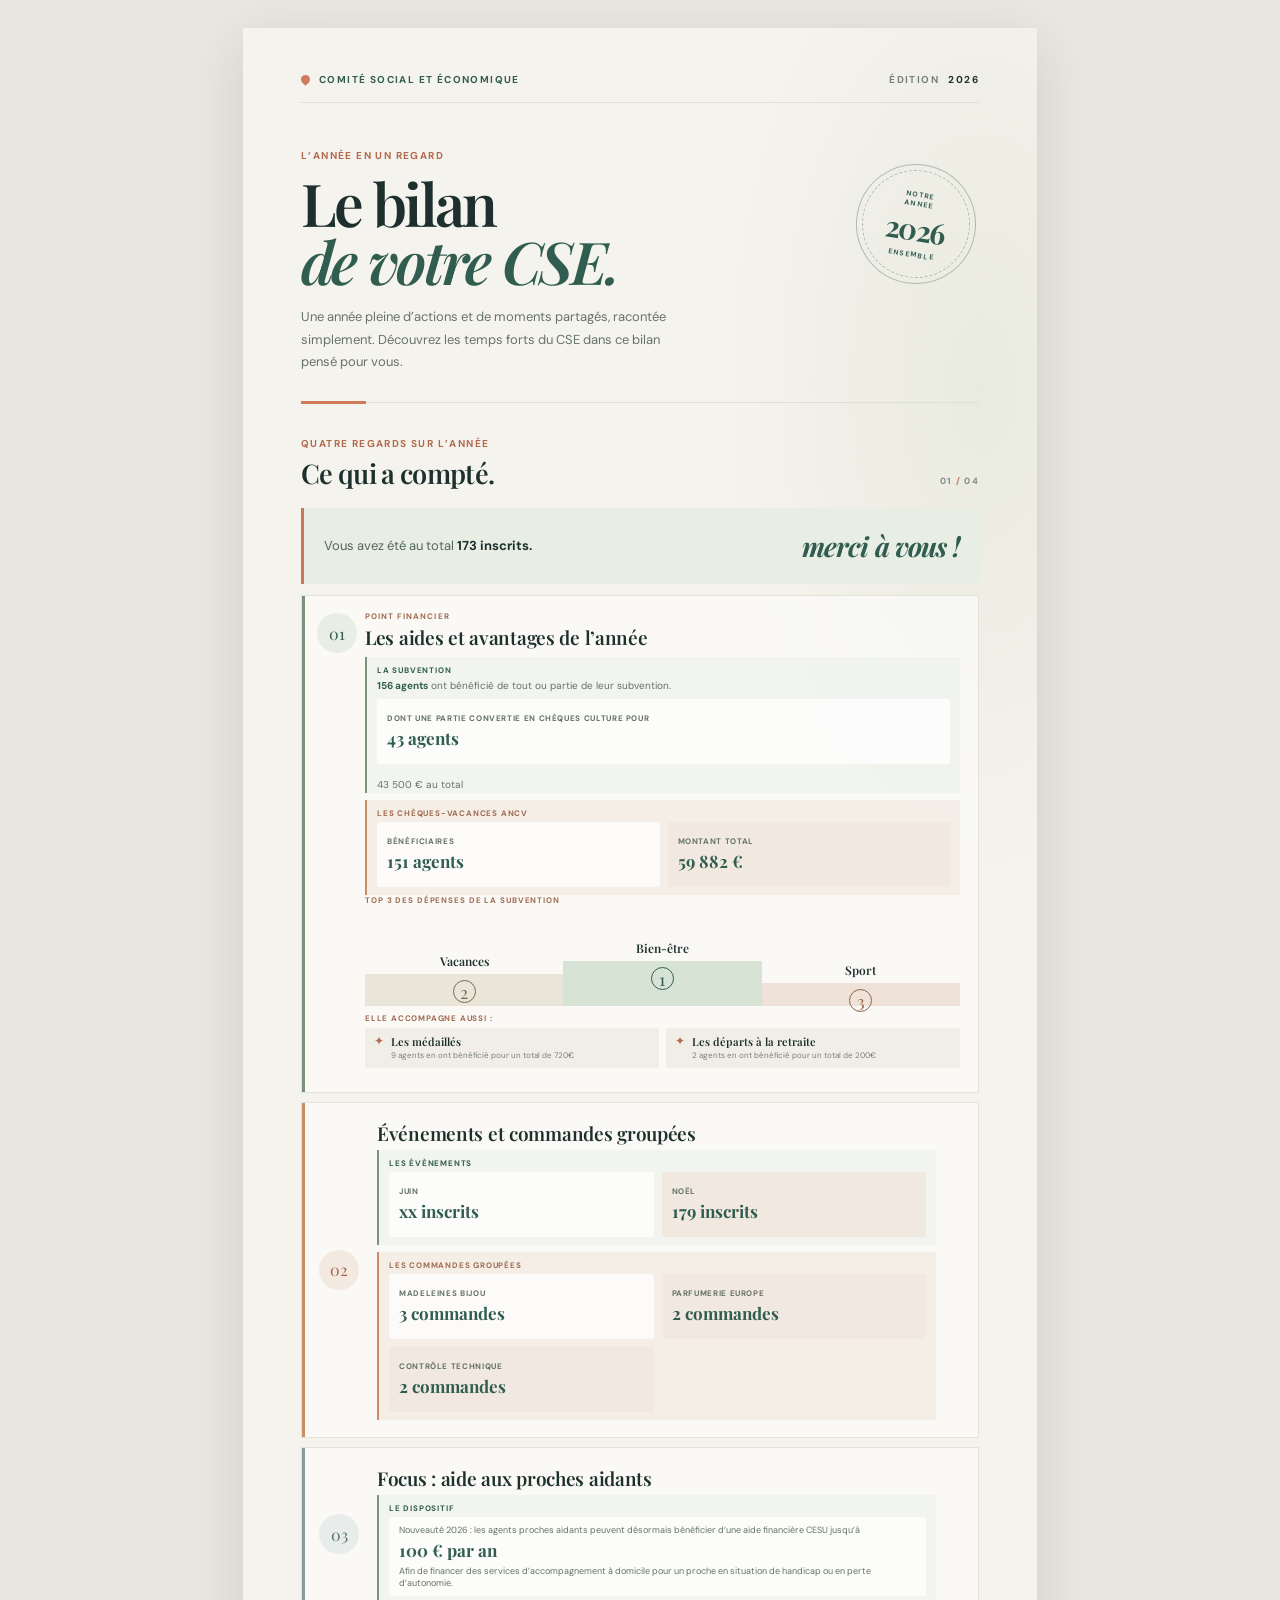
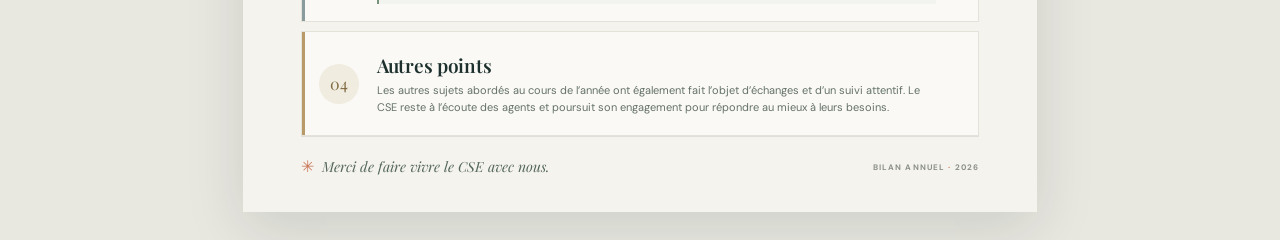
==== index.html @ a14d8f18 "modified:   index.html" ====
<!DOCTYPE html>
<html lang="fr">
<head>
    <meta charset="UTF-8">
    <meta name="viewport" content="width=device-width, initial-scale=1.0">
    <meta name="theme-color" content="#f5f3ed">
    <title>Bilan annuel du CSE — 2026</title>
    <link rel="stylesheet" href="style.css">
</head>
<body>
    <main class="report" aria-labelledby="page-title">
        <header class="masthead">
            <p class="eyebrow"><span class="eyebrow-mark" aria-hidden="true"></span> Comité social et économique</p>
            <p class="edition">ÉDITION <span>2026</span></p>
        </header>

        <section class="intro" aria-label="Présentation du bilan">
            <div class="intro-copy">
                <p class="kicker">L’année en un regard</p>
                <h1 id="page-title">Le bilan<br><em>de votre CSE.</em></h1>
                <p class="intro-text">Une année pleine d’actions et de moments partagés, racontée simplement. Découvrez les temps forts du CSE dans ce bilan pensé pour vous.</p>
            </div>
            <div class="year-stamp" aria-hidden="true">
                <span>NOTRE</span>
                <span>ANNEE</span>
                <strong>2026</strong>
                <span>ENSEMBLE</span>
            </div>
            <div class="intro-rule" aria-hidden="true"><span></span></div>
        </section>

        <section class="highlights" aria-labelledby="highlights-title">
            <div class="section-heading">
                <div>
                    <p class="kicker">Quatre regards sur l’année</p>
                    <h2 id="highlights-title">Ce qui a compté.</h2>
                </div>
                <span class="section-index">01 <i>/</i> 04</span>
            </div>

            <aside class="thank-you" aria-label="Remerciements aux inscrits">
                <p>Vous avez été au total <strong>173 inscrits.</strong></p>
                <p class="thank-you-note">merci à vous !</p>
            </aside>

            <div class="story-list">
                <article class="story story-one financial-story">
                    <div class="story-number">01</div>
                    <div class="story-content">
                        <p class="story-label">POINT FINANCIER</p>
                        <h3>Les aides et avantages de l’année</h3>
                        <div class="financial-topic">
                            <p class="financial-topic-title">La subvention</p>
                            <p class="financial-intro"><strong>156 agents</strong> ont bénéficié de tout ou partie de leur subvention.</p>
                            <div class="financial-summary">
                                <p><span>Dont une partie convertie en chèques culture pour</span><strong>43 agents</strong>
                                    </p>
                            </div>
                            <span class="financial-intro">43 500 € au total</span>
                        </div>
                        <div class="financial-topic ancv-topic">
                            <p class="financial-topic-title">Les chèques-vacances ANCV</p>
                            <div class="financial-summary">
                                <p><span>Bénéficiaires</span><strong>151 agents</strong></p>
                                <p><span>Montant total</span><strong>59 882 €</strong></p>
                            </div>
                        </div>
                        <div class="podium" aria-labelledby="podium-title">
                            <p class="podium-title" id="podium-title">Top 3 des dépenses de la subvention</p>
                            <ol class="podium-list">
                                <li class="podium-place podium-second">
                                    <span class="podium-category">Vacances</span>
                                    <span class="podium-step"><span>2</span></span>
                                </li>
                                <li class="podium-place podium-first">
                                    <span class="podium-category">Bien-être</span>
                                    <span class="podium-step"><span>1</span></span>
                                </li>
                                <li class="podium-place podium-third">
                                    <span class="podium-category">Sport</span>
                                    <span class="podium-step"><span>3</span></span>
                                </li>
                            </ol>
                        </div>
                        <div class="financial-others">
                            <p class="financial-others-title">Elle accompagne aussi :</p>
                            <ul>
                                <li><span class="financial-icon" aria-hidden="true">✦</span><span><strong>Les médaillés</strong><small>9 agents en ont bénéficié pour un total de 720€</small></span></li>
                                <li><span class="financial-icon" aria-hidden="true">✦</span><span><strong>Les départs à la retraite</strong><small>2 agents en ont bénéficié pour un total de 200€</small></span></li>
                            </ul>
                        </div>
                    </div>
                </article>
                <article class="story story-two">
                    <div class="story-number">02</div>
                    <div class="story-content">
                        <h3>Événements et commandes groupées</h3>
                        <div class="financial-topic">
                            <p class="financial-topic-title">Les évènements</p>
                            <div class="financial-summary">
                                <p><span>Juin</span><strong>xx inscrits</strong></p>
                                <p><span>Noël</span><strong>179 inscrits</strong></p>
                            </div>
                        </div>
                        <div class="financial-topic ancv-topic">
                            <p class="financial-topic-title">Les commandes groupées</p>
                            <div class="financial-summary">
                                <p><span>Madeleines Bijou</span><strong>3 commandes</strong></p>
                                <p><span>Parfumerie Europe</span><strong>2 commandes</strong></p>
                                <p><span>Contrôle technique</span><strong>2 commandes</strong></p>
                            </div>
                        </div>
                    </div>
                </article>
                <article class="story story-three">
                    <div class="story-number">03</div>
                    <div class="story-content">
                        <h3>Focus : aide aux proches aidants</h3>
                        <div class="financial-topic">
                            <p class="financial-topic-title">Le dispositif</p>
                            <div class="financial-summary">
                                <p>Nouveauté 2026 : les agents proches aidants peuvent désormais bénéficier d’une aide financière CESU jusqu’à <strong>100 € par an</strong>Afin de financer des services d’accompagnement à domicile pour un proche en situation de handicap ou en perte d’autonomie.</p>
                            </div>
                        </div>
                    </div>
                </article>
                <article class="story story-four">
                    <div class="story-number">04</div>
                    <div class="story-content">
                        <h3>Autres points</h3>
                        <p class="other-points-text">Les autres sujets abordés au cours de l’année ont également fait l’objet d’échanges et d’un suivi attentif. Le CSE reste à l’écoute des agents et poursuit son engagement pour répondre au mieux à leurs besoins.</p>
                    </div>
                </article>
            </div>
        </section>

        <footer class="footer">
            <p><span class="footer-mark" aria-hidden="true">✳</span> Merci de faire vivre le CSE avec nous.</p>
            <span>BILAN ANNUEL <i>·</i> 2026</span>
        </footer>
    </main>
</body>
</html>
---- style.css ----
@import url('https://fonts.googleapis.com/css2?family=DM+Sans:wght@400;500;600;700&family=Playfair+Display:ital,wght@0,600;0,700;1,600;1,700&display=swap');

:root {
    color-scheme: light;
    --ink: #1d302d;
    --muted: #78827b;
    --paper: #f5f3ed;
    --green: #315d50;
    --line: #dedfd6;
    font-family: "DM Sans", "Segoe UI", sans-serif;
    font-synthesis: none;
    text-rendering: optimizeLegibility;
    -webkit-font-smoothing: antialiased;
    -moz-osx-font-smoothing: grayscale;
}

* {
    box-sizing: border-box;
}

html {
    min-height: 100%;
    background: #e8e7e0;
}

body {
    margin: 0;
    padding: 28px 16px;
    color: var(--ink);
}

.report {
    position: relative;
    display: flex;
    flex-direction: column;
    width: min(100%, 794px);
    min-height: 1123px;
    margin: 0 auto;
    padding: 45px 58px 35px;
    overflow: hidden;
    background:
        radial-gradient(ellipse at 93% 20%, rgba(221, 225, 209, .48), transparent 25%),
        var(--paper);
    box-shadow: 0 16px 55px rgba(29, 48, 45, .13);
}

.masthead,
.footer {
    display: flex;
    align-items: center;
    justify-content: space-between;
}

.masthead {
    padding-bottom: 16px;
    border-bottom: 1px solid var(--line);
}

.eyebrow,
.edition,
.kicker,
.story-label,
.section-index,
.footer > span {
    margin: 0;
    font-size: 10px;
    font-weight: 700;
    letter-spacing: .14em;
}

.eyebrow {
    display: flex;
    align-items: center;
    gap: 9px;
    color: var(--green);
    text-transform: uppercase;
}

.eyebrow-mark {
    width: 9px;
    height: 9px;
    border-radius: 50% 50% 50% 0;
    background: #d17b5d;
    transform: rotate(-45deg);
}

.edition {
    color: var(--muted);
}

.edition span {
    margin-left: 6px;
    color: var(--ink);
}

.intro {
    position: relative;
    padding: 46px 0 30px;
}

.intro-copy {
    position: relative;
    z-index: 1;
    max-width: 485px;
}

.kicker {
    color: #b4694e;
    text-transform: uppercase;
}

h1,
h2,
h3,
p {
    margin-top: 0;
}

h1 {
    margin: 12px 0 15px;
    font-family: "Playfair Display", Georgia, serif;
    font-size: 59px;
    font-weight: 600;
    letter-spacing: -.045em;
    line-height: .99;
}

h1 em {
    color: var(--green);
    font-weight: 600;
}

.intro-text {
    max-width: 390px;
    margin-bottom: 0;
    color: #67736b;
    font-size: 13px;
    line-height: 1.75;
}

.year-stamp {
    position: absolute;
    top: 61px;
    right: 3px;
    display: flex;
    width: 120px;
    height: 120px;
    flex-direction: column;
    align-items: center;
    justify-content: center;
    border: 1px solid rgba(49, 93, 80, .35);
    border-radius: 50%;
    color: var(--green);
    transform: rotate(9deg);
}

.year-stamp::before {
    position: absolute;
    inset: 5px;
    border: 1px dashed rgba(49, 93, 80, .34);
    border-radius: 50%;
    content: "";
}

.year-stamp span {
    font-size: 7px;
    font-weight: 700;
    letter-spacing: .19em;
}

.year-stamp strong {
    margin: 2px 0;
    font-family: "Playfair Display", Georgia, serif;
    font-size: 29px;
    letter-spacing: -.04em;
}

.intro-rule {
    position: relative;
    height: 1px;
    margin-top: 28px;
    background: var(--line);
}

.intro-rule span {
    position: absolute;
    top: -1px;
    left: 0;
    width: 65px;
    height: 3px;
    background: #d17b5d;
}

.highlights {
    padding-top: 4px;
}

.section-heading {
    display: flex;
    align-items: end;
    justify-content: space-between;
    margin-bottom: 17px;
}

.section-heading .kicker {
    margin-bottom: 5px;
}

h2 {
    margin-bottom: 0;
    font-family: "Playfair Display", Georgia, serif;
    font-size: 27px;
    font-weight: 600;
    letter-spacing: -.025em;
}

.section-index {
    padding-bottom: 4px;
    color: #828b82;
    font-size: 9px;
}

.section-index i,
.footer i {
    color: #c97759;
    font-style: normal;
}

.thank-you {
    display: flex;
    min-height: 76px;
    align-items: center;
    justify-content: space-between;
    gap: 16px;
    margin-bottom: 11px;
    padding: 10px 20px;
    border-left: 3px solid #c97759;
    background: #e9eee5;
}

.thank-you p {
    margin: 0;
}

.thank-you > p:first-child {
    color: #52665b;
    font-size: 13px;
    line-height: 1.5;
}

.thank-you strong {
    color: var(--ink);
    font-weight: 700;
}

.thank-you .thank-you-note {
    flex-shrink: 0;
    color: var(--green);
    font-family: "Playfair Display", Georgia, serif;
    font-size: 27px;
    font-style: italic;
    font-weight: 700;
    letter-spacing: -.035em;
}

.story-list {
    display: grid;
    gap: 9px;
}

.story {
    position: relative;
    display: grid;
    min-height: 105px;
    grid-template-columns: 58px 1fr 22px;
    align-items: center;
    padding: 17px 20px 17px 17px;
    border: 1px solid #e5e3d9;
    background: rgba(255, 255, 255, .54);
}

.financial-story {
    grid-template-columns: 48px minmax(0, 1fr);
    align-items: start;
    padding: 15px 18px 14px 15px;
}

.financial-story > .story-number {
    margin-top: 2px;
}

.financial-story .story-content {
    min-width: 0;
}

.financial-story .story-label {
    margin: 0 0 3px;
}

.financial-story h3 {
    margin-bottom: 7px;
}

.financial-topic {
    padding: 8px 10px 0;
    border-left: 2px solid #79947a;
    background: rgba(233, 238, 229, .48);
}

.financial-topic-title {
    margin: 0 0 4px;
    color: var(--green);
    font-size: 8px;
    font-weight: 700;
    letter-spacing: .1em;
    text-transform: uppercase;
}

.financial-intro {
    margin-bottom: 6px;
    color: #647168;
    font-size: 10px;
    line-height: 1.4;
}

.financial-intro strong {
    color: var(--green);
    font-weight: 700;
}

.financial-summary {
    display: grid;
    grid-template-columns: 1fr 1fr;
    gap: 8px;
    margin: 0;
    padding-bottom: 8px;
}

.financial-summary p:only-child {
    grid-column: 1 / -1;
}

.financial-summary p {
    display: flex;
    min-height: 65px;
    flex-direction: column;
    justify-content: center;
    gap: 3px;
    margin: 0;
    padding: 7px 10px;
    border-radius: 3px;
    background: rgba(255, 255, 255, .76);
    color: #647168;
    font-size: 9px;
    line-height: 1.35;
}

.financial-summary p span:first-child {
    color: #647168;
    font-size: 8px;
    font-weight: 700;
    letter-spacing: .08em;
    text-transform: uppercase;
}

.financial-summary p span:last-child {
    color: #647168;
    font-size: 8px;
}

.financial-summary p + p {
    background: #f1e9df;
}

.ancv-topic {
    margin-top: 7px;
    border-left-color: #cf8b68;
    background: rgba(241, 233, 223, .62);
}

.ancv-topic .financial-topic-title {
    color: #a16a51;
}

.financial-summary strong {
    color: var(--green);
    font-family: "Playfair Display", Georgia, serif;
    font-size: 17px;
    font-weight: 700;
}

.financial-others {
    margin: 7px 0 10px;
}

.financial-others-title {
    margin: 0 0 5px;
    color: #a16a51;
    font-size: 8px;
    font-weight: 700;
    letter-spacing: .1em;
    text-transform: uppercase;
}

.financial-others ul {
    display: grid;
    grid-template-columns: 1fr 1fr;
    gap: 7px;
    margin: 0;
    padding: 0;
    list-style: none;
}

.financial-others li {
    display: flex;
    min-width: 0;
    align-items: flex-start;
    gap: 7px;
    padding: 7px 9px;
    background: #f0eee6;
}

.financial-icon {
    color: #b4694e;
    font-size: 12px;
    line-height: 1;
}

.financial-others li > span:last-child {
    display: grid;
    gap: 2px;
}

.financial-others li strong {
    color: var(--ink);
    font-family: "Playfair Display", Georgia, serif;
    font-size: 11px;
    font-weight: 600;
    line-height: 1.2;
}

.financial-others li small {
    color: var(--muted);
    font-size: 8px;
    line-height: 1.3;
}

.podium-title {
    margin-bottom: 7px;
    color: #a16a51;
    font-size: 8px;
    font-weight: 700;
    letter-spacing: .11em;
    text-transform: uppercase;
}

.podium-list {
    display: grid;
    height: 94px;
    grid-template-columns: repeat(3, minmax(0, 1fr));
    align-items: end;
    margin: 0;
    padding: 0;
    list-style: none;
}

.podium-place {
    display: flex;
    min-width: 0;
    flex-direction: column;
    align-items: center;
    text-align: center;
}

.podium-category {
    margin-bottom: 5px;
    color: var(--ink);
    font-family: "Playfair Display", Georgia, serif;
    font-size: 12px;
    font-weight: 600;
}

.podium-step {
    display: flex;
    width: 100%;
    align-items: flex-start;
    justify-content: center;
    padding-top: 6px;
    background: #dce5da;
    color: var(--green);
    font-family: "Playfair Display", Georgia, serif;
    font-size: 17px;
}

.podium-step span {
    display: flex;
    width: 23px;
    height: 23px;
    align-items: center;
    justify-content: center;
    border: 1px solid currentColor;
    border-radius: 50%;
}

.podium-first .podium-step {
    height: 45px;
    background: #d7e3d4;
    color: #315d50;
}

.podium-second .podium-step {
    height: 32px;
    background: #e9e5d9;
    color: #766b4f;
}

.podium-third .podium-step {
    height: 23px;
    background: #eee2d9;
    color: #926348;
}

.story::before {
    position: absolute;
    top: 0;
    bottom: 0;
    left: 0;
    width: 3px;
    background: #79947a;
    content: "";
}

.story-two::before {
    background: #cf8b68;
}

.story-three::before {
    background: #8a9b9e;
}

.story-four::before {
    background: #b89a68;
}

.story-number {
    display: flex;
    width: 40px;
    height: 40px;
    align-items: center;
    justify-content: center;
    border-radius: 50%;
    background: #e8eee5;
    color: var(--green);
    font-family: "Playfair Display", Georgia, serif;
    font-size: 16px;
}

.story-two .story-number {
    background: #f4e9e1;
    color: #a46147;
}

.story-three .story-number {
    background: #e8edeb;
    color: #536f70;
}

.story-four .story-number {
    background: #f0ecdf;
    color: #806b43;
}

.story-label {
    margin-bottom: 5px;
    color: #a16a51;
    font-size: 8px;
    letter-spacing: .13em;
}

h3 {
    margin-bottom: 4px;
    font-family: "Playfair Display", Georgia, serif;
    font-size: 19px;
    font-weight: 600;
    letter-spacing: -.015em;
}

.other-points-text {
    margin-bottom: 0;
    color: #647168;
    font-size: 11px;
    line-height: 1.5;
}

.story-arrow {
    align-self: start;
    color: #819087;
    font-size: 15px;
}

.footer {
    margin-top: auto;
    padding-top: 19px;
    border-top: 1px solid var(--line);
}

.footer p {
    display: flex;
    align-items: center;
    gap: 8px;
    margin: 0;
    color: #52665b;
    font-family: "Playfair Display", Georgia, serif;
    font-size: 14px;
    font-style: italic;
}

.footer-mark {
    color: #c97759;
    font-family: "DM Sans", sans-serif;
    font-size: 16px;
    font-style: normal;
}

.footer > span {
    color: #899087;
    font-size: 8px;
}

@media (max-width: 600px) {
    body {
        padding: 0;
    }

    .report {
        min-height: 100vh;
        padding: 28px 25px;
    }

    .intro {
        padding-top: 38px;
    }

    h1 {
        font-size: clamp(43px, 12vw, 59px);
    }

    .year-stamp {
        top: 46px;
        right: 0;
        width: 82px;
        height: 82px;
        opacity: .8;
    }

    .year-stamp strong {
        font-size: 21px;
    }

    .year-stamp span {
        font-size: 5px;
    }

    .intro-copy {
        max-width: 80%;
    }

    .story {
        grid-template-columns: 48px 1fr 15px;
        padding-right: 12px;
        padding-left: 12px;
    }

    .financial-story {
        grid-template-columns: 40px minmax(0, 1fr);
        padding: 13px 10px 12px;
    }

    .financial-summary {
        grid-template-columns: 1fr 1fr;
        gap: 5px;
    }

    .financial-summary p {
        min-height: 60px;
        padding: 7px;
    }

    .financial-summary p:only-child {
        grid-column: 1 / -1;
    }

    .financial-others ul {
        grid-template-columns: 1fr;
    }

    .thank-you {
        align-items: flex-start;
        flex-direction: column;
        gap: 4px;
        padding: 12px 15px;
    }

    .thank-you .thank-you-note {
        font-size: 24px;
    }

    h3 {
        font-size: 17px;
    }

    .footer {
        gap: 12px;
    }

    .footer p {
        font-size: 12px;
    }
}

@page {
    size: A4 portrait;
    margin: 0;
}

@media print {
    html,
    body {
        width: 210mm;
        height: 297mm;
        min-height: 0;
        padding: 0;
        background: white;
    }

    .report {
        width: 210mm;
        height: 297mm;
        min-height: 0;
        margin: 0;
        padding: 10mm 15mm 8mm;
        box-shadow: none;
        print-color-adjust: exact;
        -webkit-print-color-adjust: exact;
    }

    .intro {
        padding-top: 12px;
        padding-bottom: 8px;
    }

    .intro-copy {
        max-width: 430px;
    }

    h1 {
        margin-top: 5px;
        margin-bottom: 6px;
        font-size: 39px;
    }

    .intro-text {
        font-size: 10px;
        line-height: 1.35;
    }

    .year-stamp {
        top: 28px;
        width: 94px;
        height: 94px;
    }

    .year-stamp strong {
        font-size: 24px;
    }

    .intro-rule {
        margin-top: 9px;
    }

    .section-heading {
        margin-bottom: 8px;
    }

    .thank-you {
        min-height: 54px;
        margin-bottom: 8px;
        padding-top: 7px;
        padding-bottom: 7px;
    }

    .thank-you .thank-you-note {
        font-size: 23px;
    }

    .story-list {
        gap: 4px;
    }

    .story:not(.financial-story) {
        min-height: 0;
        padding-top: 7px;
        padding-bottom: 7px;
    }

    .financial-story {
        padding-top: 7px;
        padding-bottom: 6px;
    }

    .financial-story h3 {
        margin-bottom: 4px;
        font-size: 17px;
    }

    .financial-topic {
        padding: 4px 6px 0;
    }

    .financial-topic-title {
        margin-bottom: 3px;
        font-size: 7px;
    }

    .financial-summary {
        grid-template-columns: 1fr 1fr;
        gap: 4px;
        padding-bottom: 4px;
    }

    .financial-summary p {
        min-height: 36px;
        padding: 4px 6px;
        font-size: 8px;
    }

    .story-two .ancv-topic .financial-summary {
        grid-template-columns: repeat(3, minmax(0, 1fr));
    }

    .financial-summary strong {
        font-size: 14px;
    }

    .financial-intro {
        margin-bottom: 4px;
        font-size: 9px;
    }

    .financial-summary p span:first-child,
    .financial-summary p span:last-child {
        font-size: 7px;
    }

    .financial-intro {
        margin-bottom: 4px;
        font-size: 8px;
    }

    .financial-others {
        margin-bottom: 3px;
    }

    .financial-others-title {
        margin-bottom: 3px;
    }

    .financial-others ul {
        gap: 5px;
    }

    .financial-others li {
        gap: 5px;
        padding: 4px 6px;
    }

    .financial-others li strong {
        font-size: 10px;
    }

    .financial-others li small {
        font-size: 7px;
    }

    .podium-title {
        margin-bottom: 4px;
    }

    .podium-list {
        height: 52px;
    }

    .podium-category {
        margin-bottom: 3px;
        font-size: 11px;
    }

    .podium-first .podium-step {
        height: 26px;
    }

    .podium-second .podium-step {
        height: 20px;
    }

    .podium-third .podium-step {
        height: 16px;
    }

    .footer {
        padding-top: 8px;
    }

    .other-points-text {
        font-size: 9px;
        line-height: 1.35;
    }

    .story {
        break-inside: avoid;
        page-break-inside: avoid;
    }
}
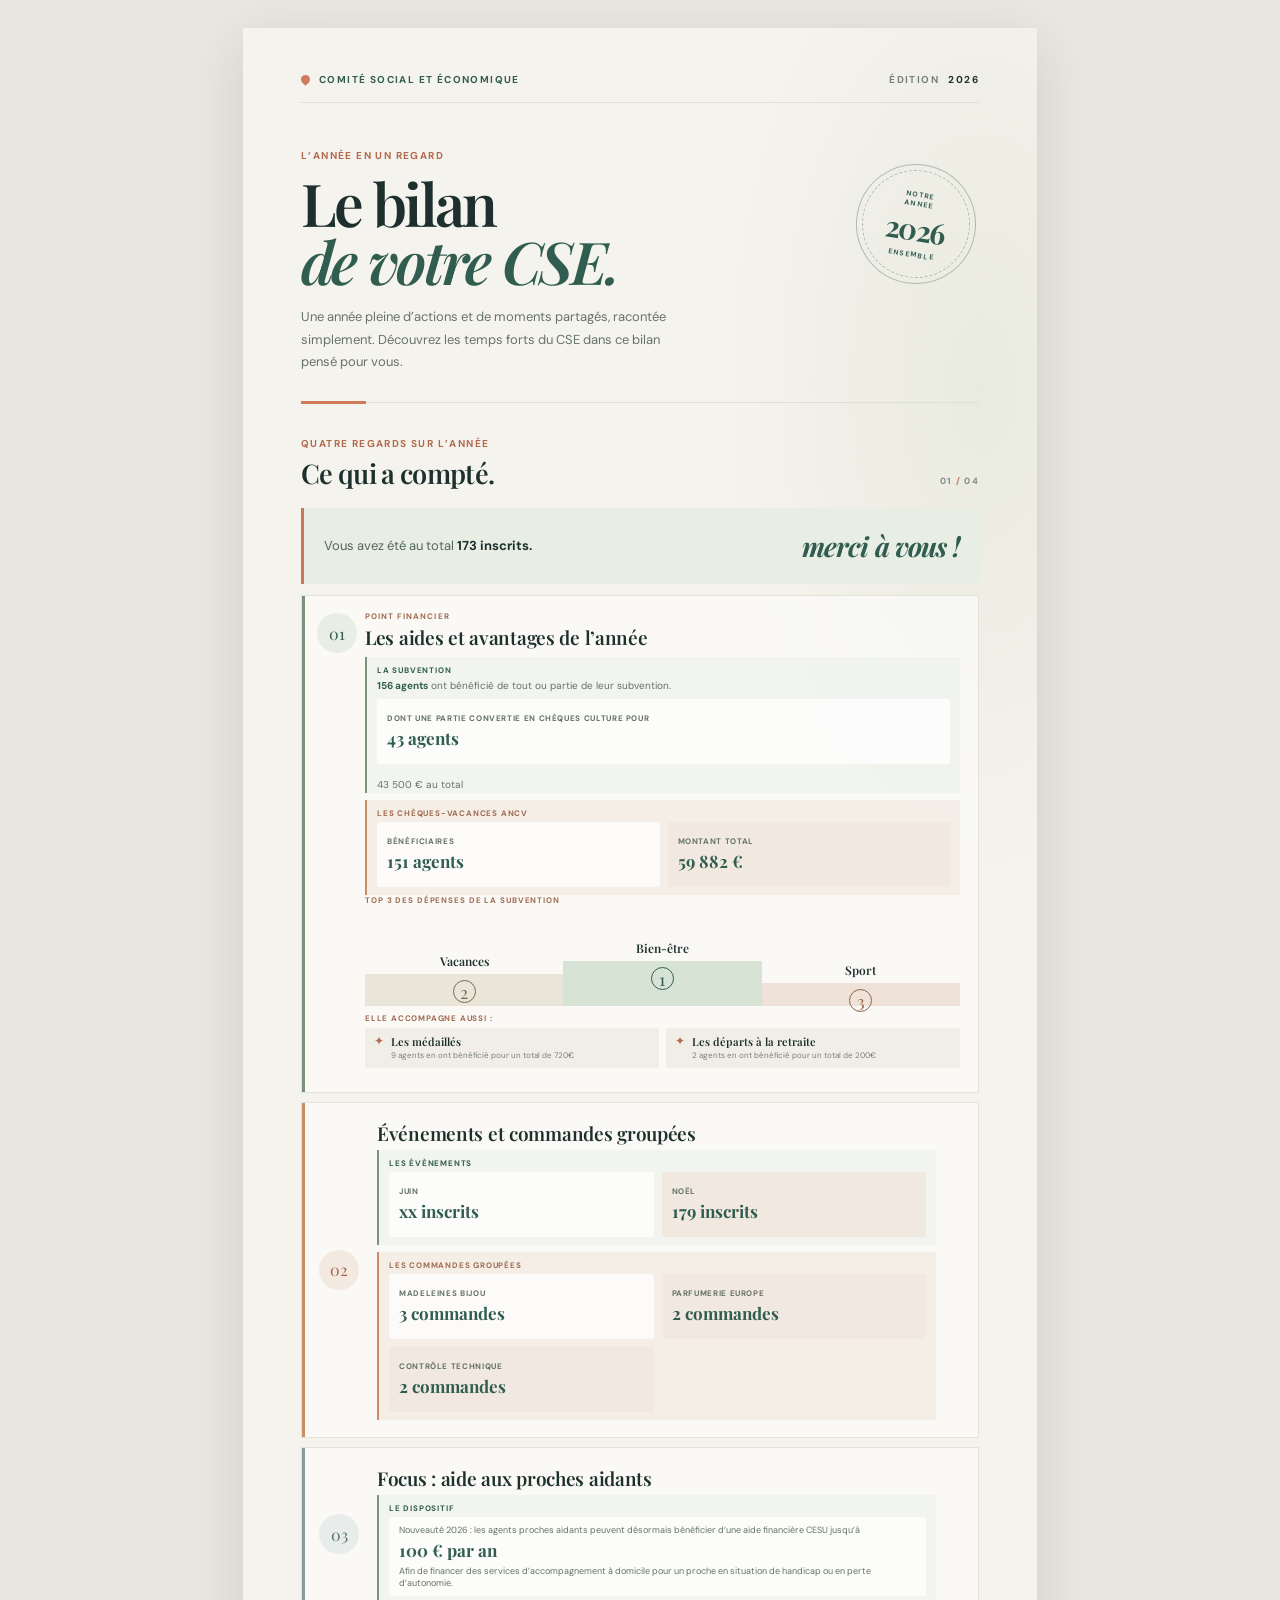
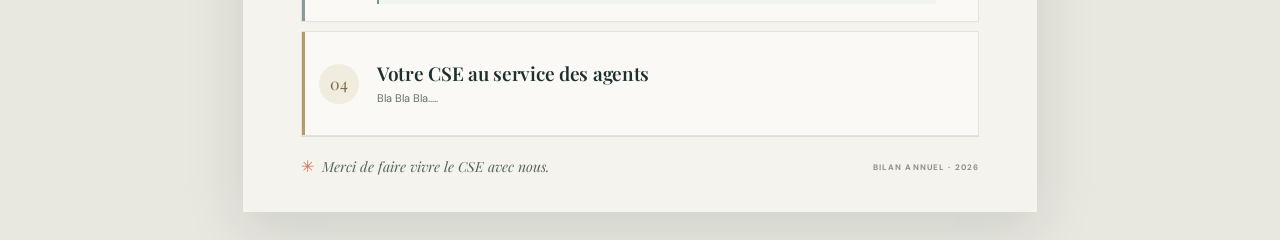
==== commit a4ec052a: "modified:   index.html" ====
--- a/index.html
+++ b/index.html
@@ -127,8 +127,8 @@
                 <article class="story story-four">
                     <div class="story-number">04</div>
                     <div class="story-content">
-                        <h3>Autres points</h3>
-                        <p class="other-points-text">Les autres sujets abordés au cours de l’année ont également fait l’objet d’échanges et d’un suivi attentif. Le CSE reste à l’écoute des agents et poursuit son engagement pour répondre au mieux à leurs besoins.</p>
+                        <h3>Votre CSE au service des agents</h3>
+                        <p class="other-points-text">Bla Bla Bla.....</p>
                     </div>
                 </article>
             </div>
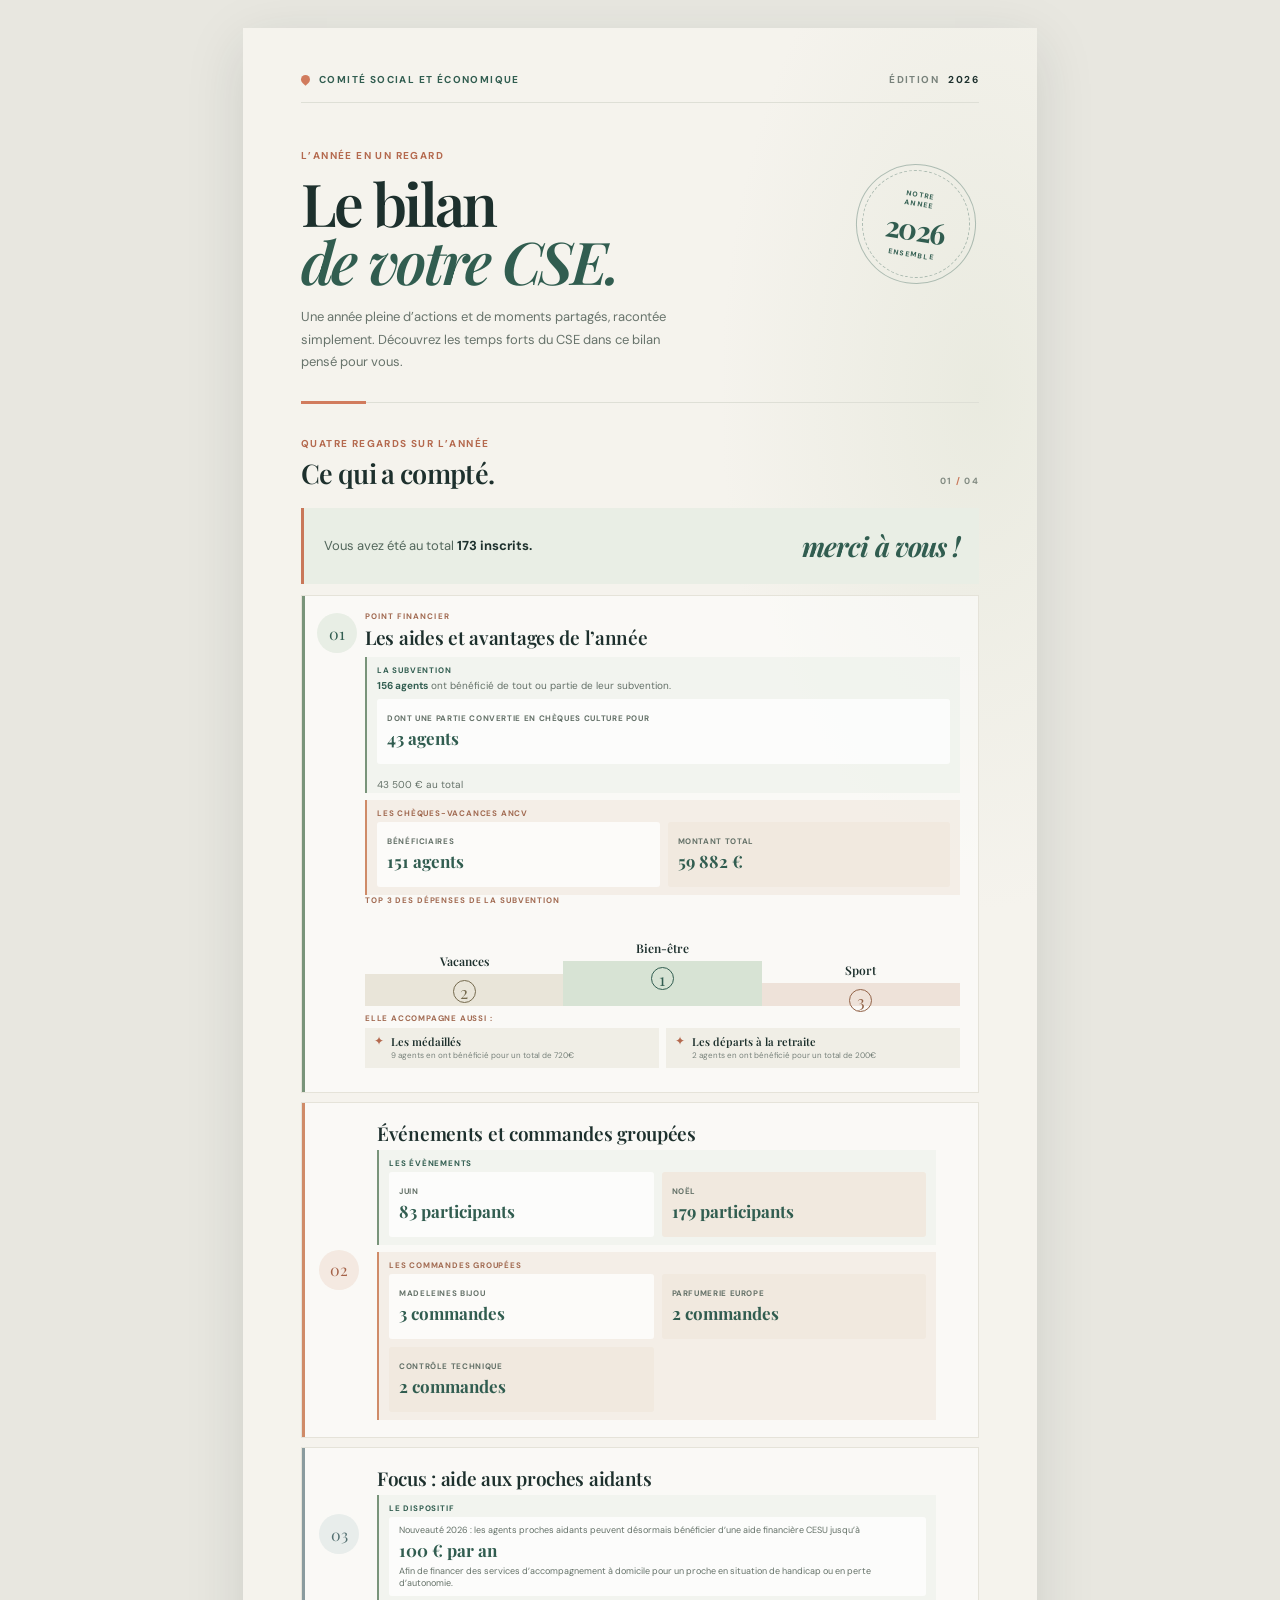
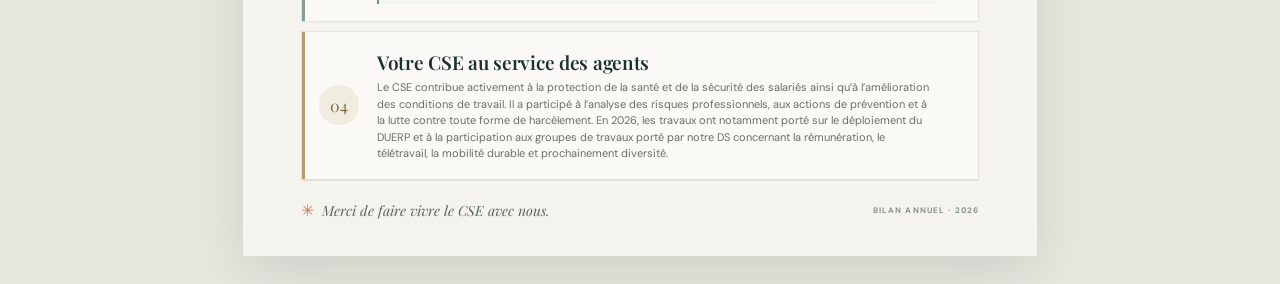
==== commit 0e7d6f12: "Update participant counts and event descriptions" ====
--- a/index.html
+++ b/index.html
@@ -98,8 +98,8 @@
                         <div class="financial-topic">
                             <p class="financial-topic-title">Les évènements</p>
                             <div class="financial-summary">
-                                <p><span>Juin</span><strong>xx inscrits</strong></p>
-                                <p><span>Noël</span><strong>179 inscrits</strong></p>
+                                <p><span>Juin</span><strong>83 participants</strong></p>
+                                <p><span>Noël</span><strong>179 participants</strong></p>
                             </div>
                         </div>
                         <div class="financial-topic ancv-topic">
@@ -128,7 +128,7 @@
                     <div class="story-number">04</div>
                     <div class="story-content">
                         <h3>Votre CSE au service des agents</h3>
-                        <p class="other-points-text">Bla Bla Bla.....</p>
+                        <p class="other-points-text">Le CSE contribue activement à la protection de la santé et de la sécurité des salariés ainsi qu’à l’amélioration des conditions de travail. Il a participé à l’analyse des risques professionnels, aux actions de prévention et à la lutte contre toute forme de harcèlement. En 2026, les travaux ont notamment porté sur le déploiement du DUERP et à la participation aux groupes de travaux porté par notre DS concernant la rémunération, le télétravail, la mobilité durable et prochainement diversité.</p>
                     </div>
                 </article>
             </div>
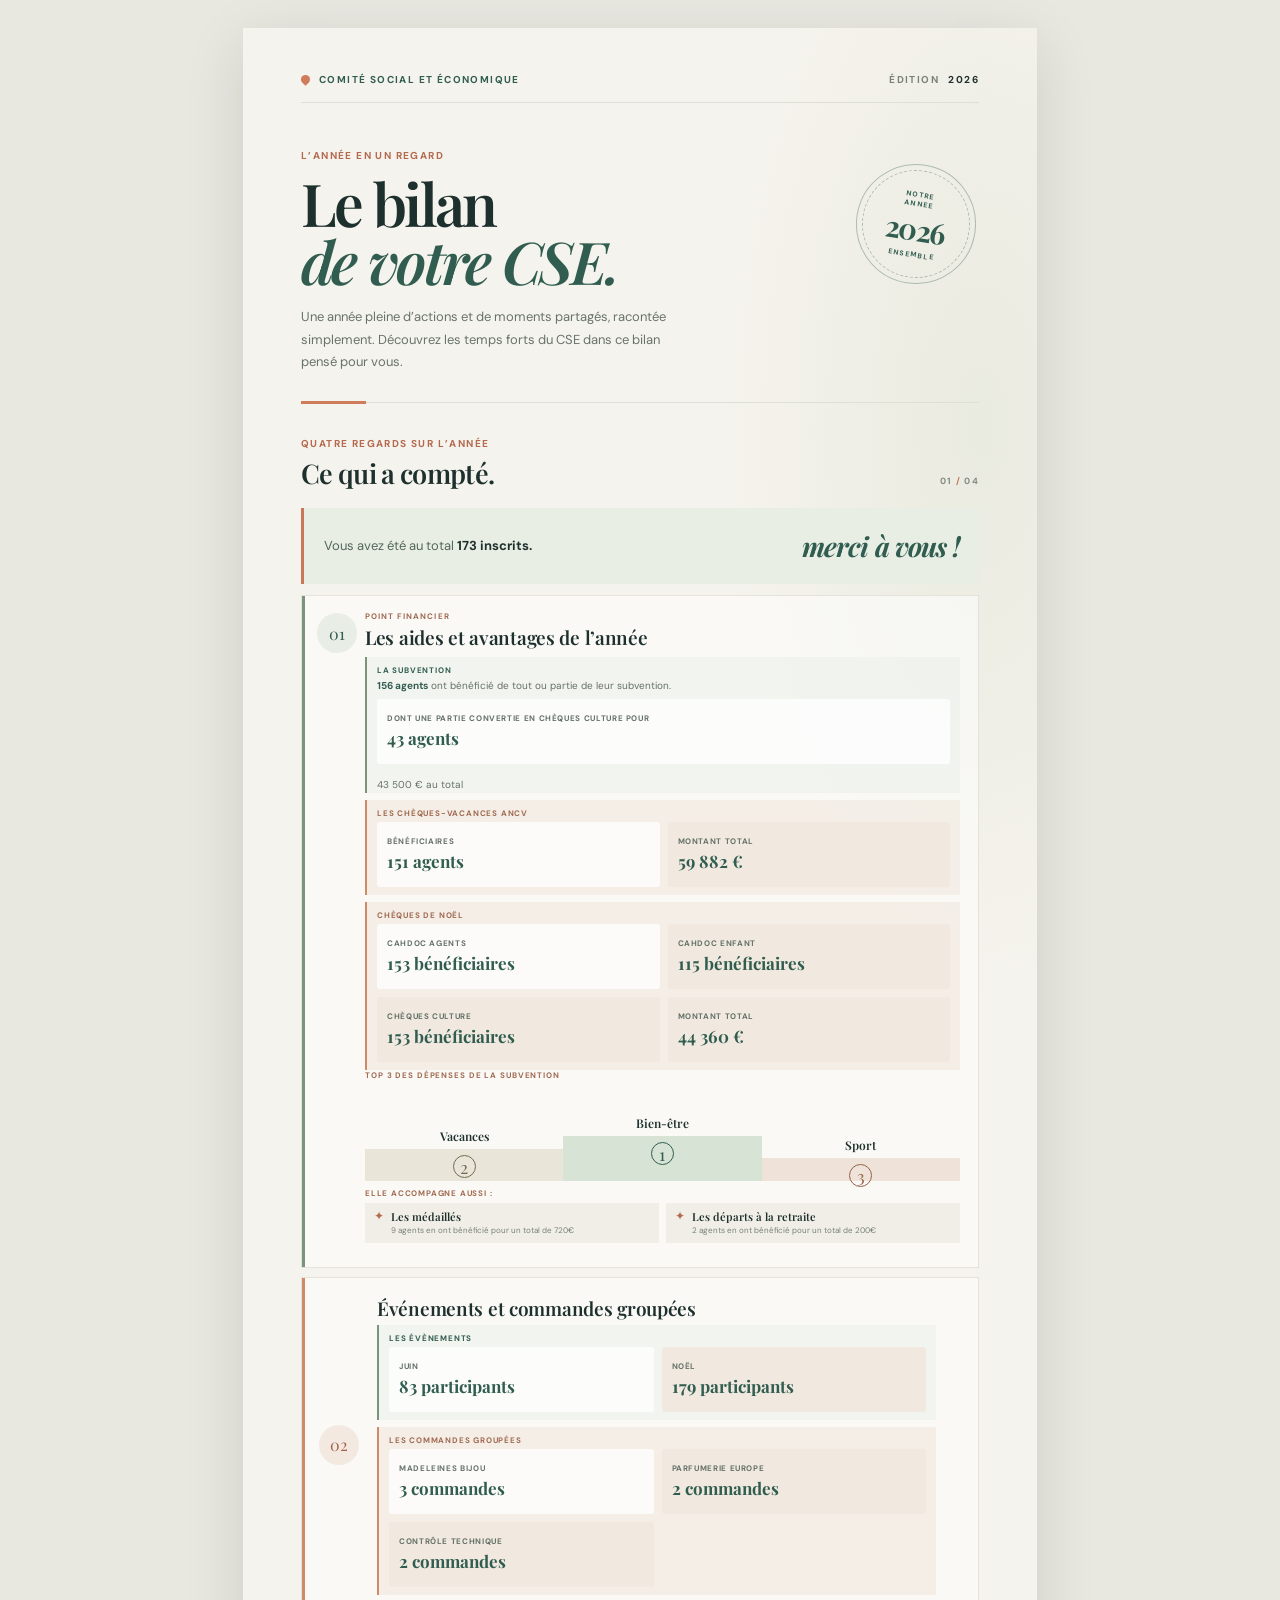
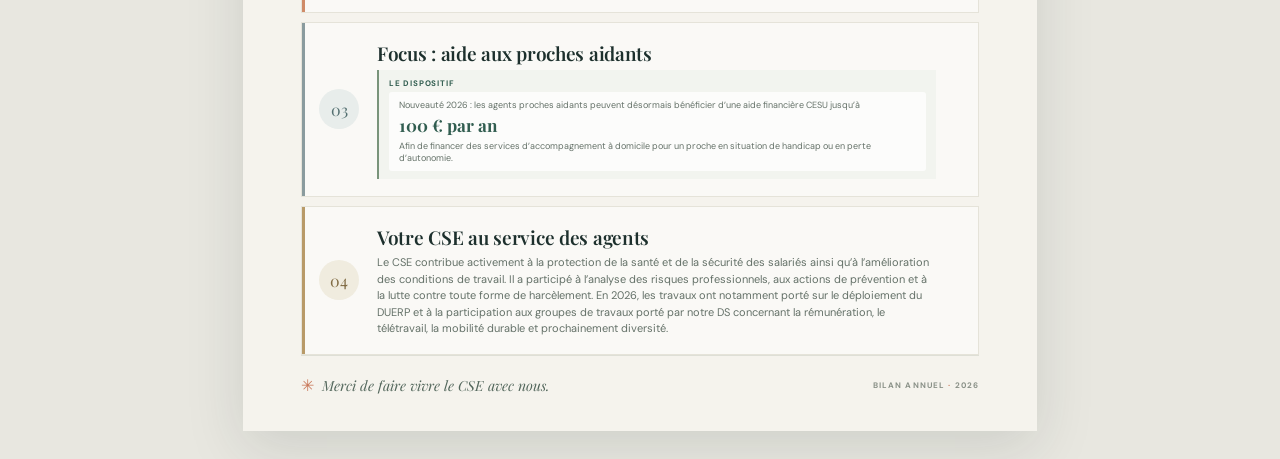
==== commit beb6e899: "modified:   index.html" ====
--- a/index.html
+++ b/index.html
@@ -63,6 +63,15 @@
                             <div class="financial-summary">
                                 <p><span>Bénéficiaires</span><strong>151 agents</strong></p>
                                 <p><span>Montant total</span><strong>59 882 €</strong></p>
+                            </div>
+                        </div>
+                        <div class="financial-topic ancv-topic">
+                            <p class="financial-topic-title">Chèques de noël</p>
+                            <div class="financial-summary">
+                                <p><span>Cahdoc agents</span><strong>153 bénéficiaires</strong></p>
+                                <p><span>Cahdoc Enfant</span><strong>115 bénéficiaires</strong></p>
+                                <p><span>Chèques culture</span><strong>153 bénéficiaires</strong></p>
+                                <p><span>Montant total</span><strong>44 360 €</strong></p>
                             </div>
                         </div>
                         <div class="podium" aria-labelledby="podium-title">
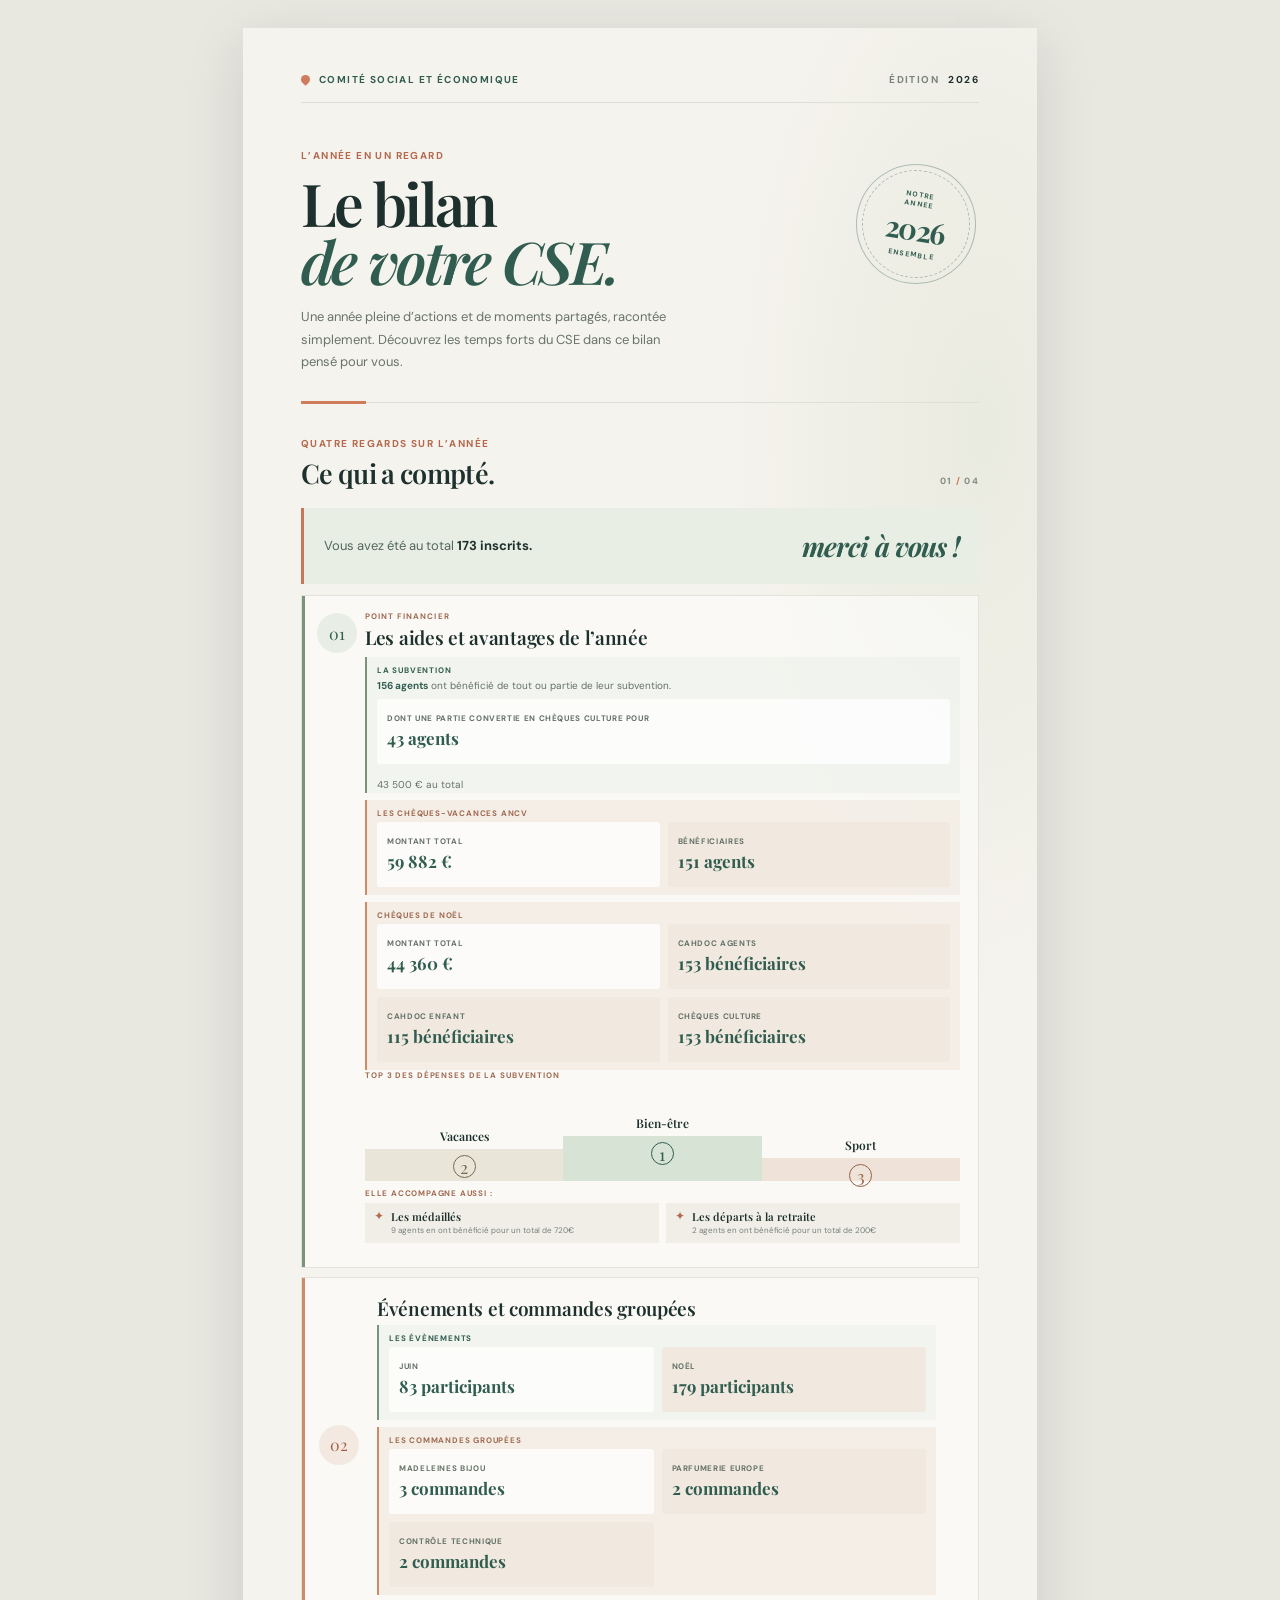
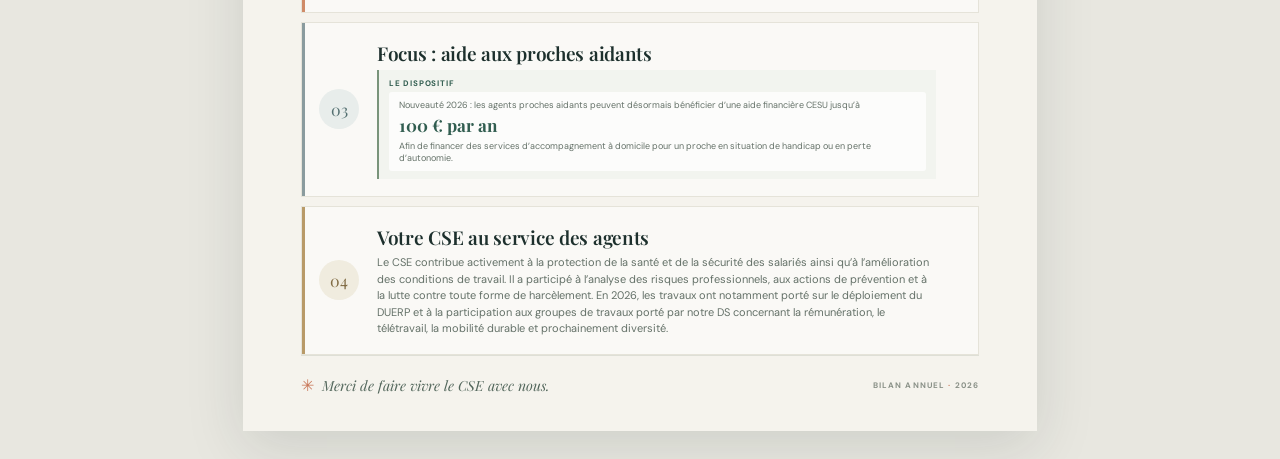
==== commit de894534: "modified:   index.html" ====
--- a/index.html
+++ b/index.html
@@ -61,17 +61,17 @@
                         <div class="financial-topic ancv-topic">
                             <p class="financial-topic-title">Les chèques-vacances ANCV</p>
                             <div class="financial-summary">
+                                <p><span>Montant total</span><strong>59 882 €</strong></p>
                                 <p><span>Bénéficiaires</span><strong>151 agents</strong></p>
-                                <p><span>Montant total</span><strong>59 882 €</strong></p>
                             </div>
                         </div>
                         <div class="financial-topic ancv-topic">
                             <p class="financial-topic-title">Chèques de noël</p>
                             <div class="financial-summary">
+                                <p><span>Montant total</span><strong>44 360 €</strong></p>
                                 <p><span>Cahdoc agents</span><strong>153 bénéficiaires</strong></p>
                                 <p><span>Cahdoc Enfant</span><strong>115 bénéficiaires</strong></p>
                                 <p><span>Chèques culture</span><strong>153 bénéficiaires</strong></p>
-                                <p><span>Montant total</span><strong>44 360 €</strong></p>
                             </div>
                         </div>
                         <div class="podium" aria-labelledby="podium-title">
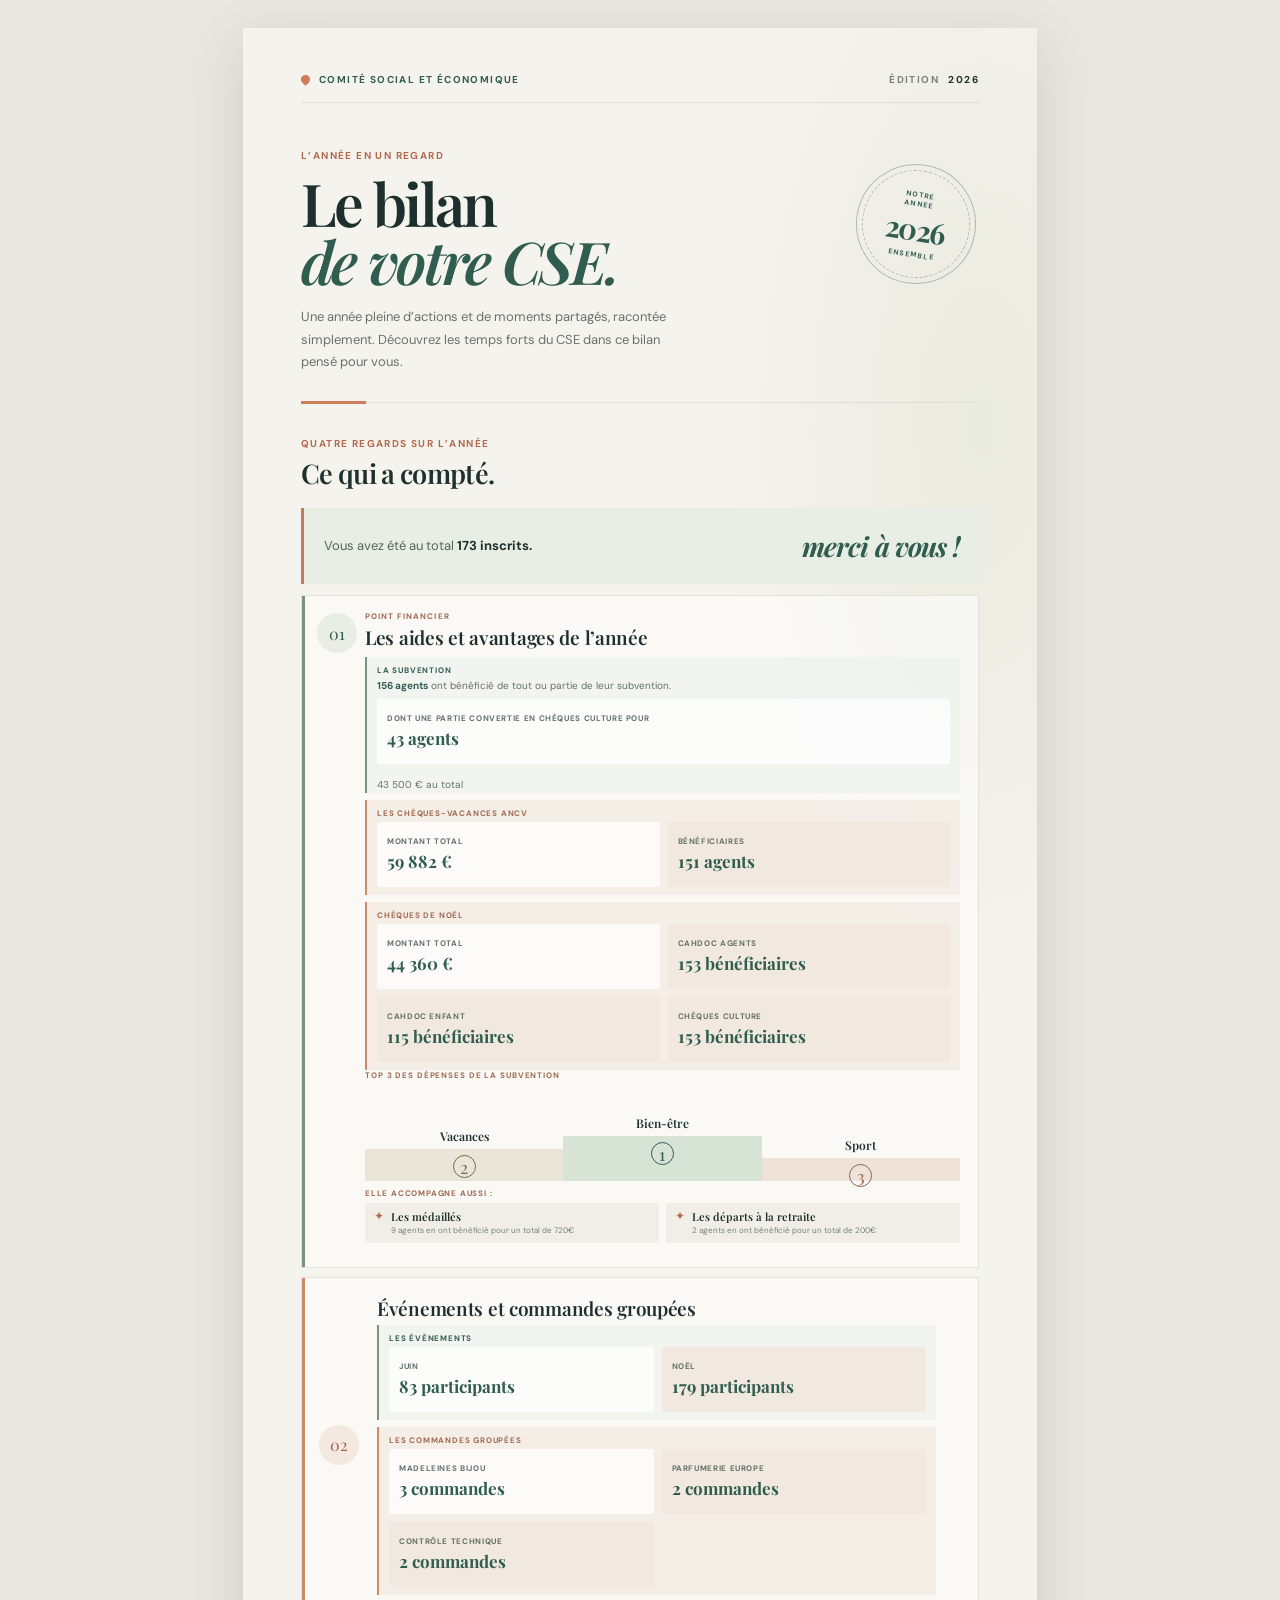
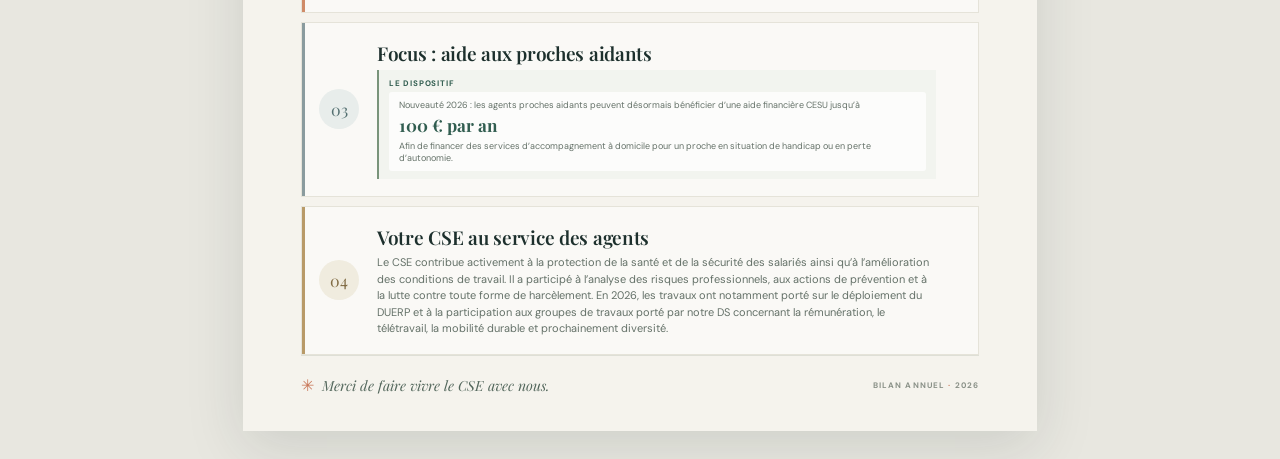
==== commit 2e7aee4c: "modified:   index.html" ====
--- a/index.html
+++ b/index.html
@@ -35,7 +35,6 @@
                     <p class="kicker">Quatre regards sur l’année</p>
                     <h2 id="highlights-title">Ce qui a compté.</h2>
                 </div>
-                <span class="section-index">01 <i>/</i> 04</span>
             </div>
 
             <aside class="thank-you" aria-label="Remerciements aux inscrits">
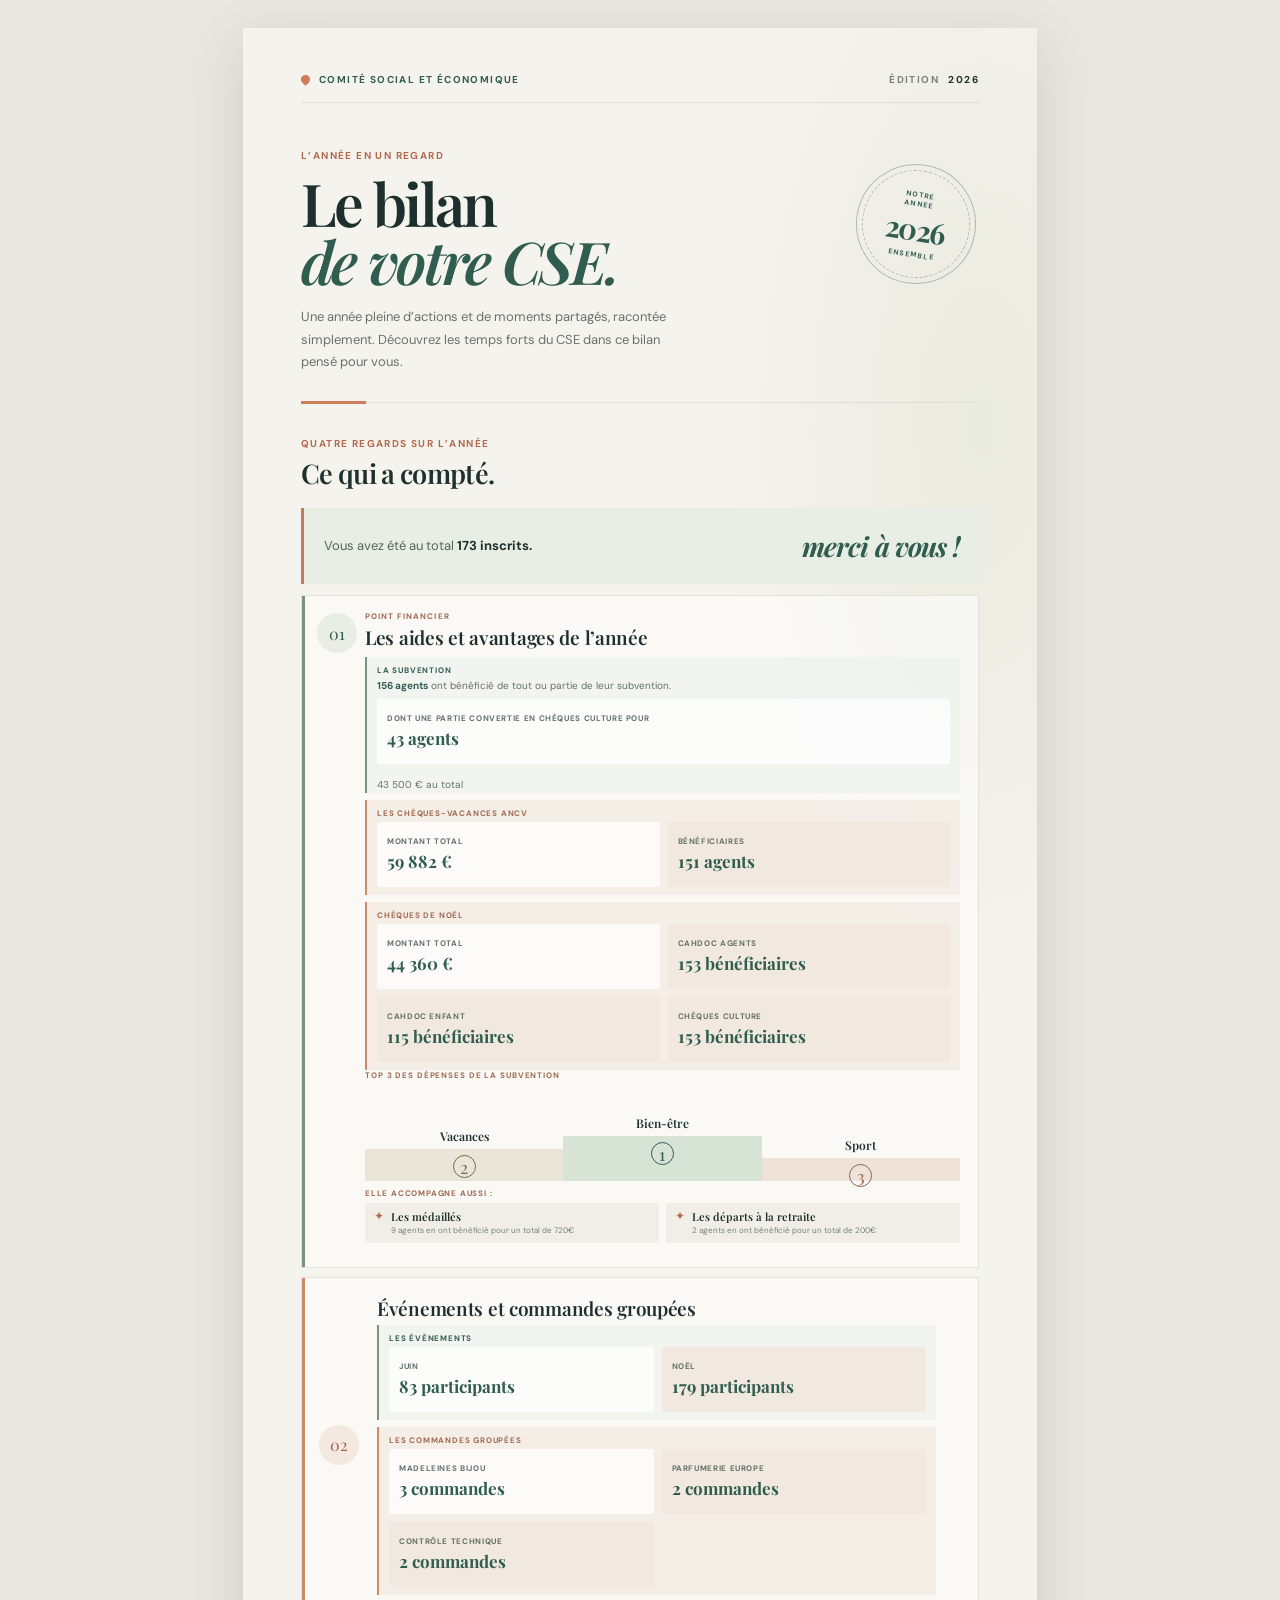
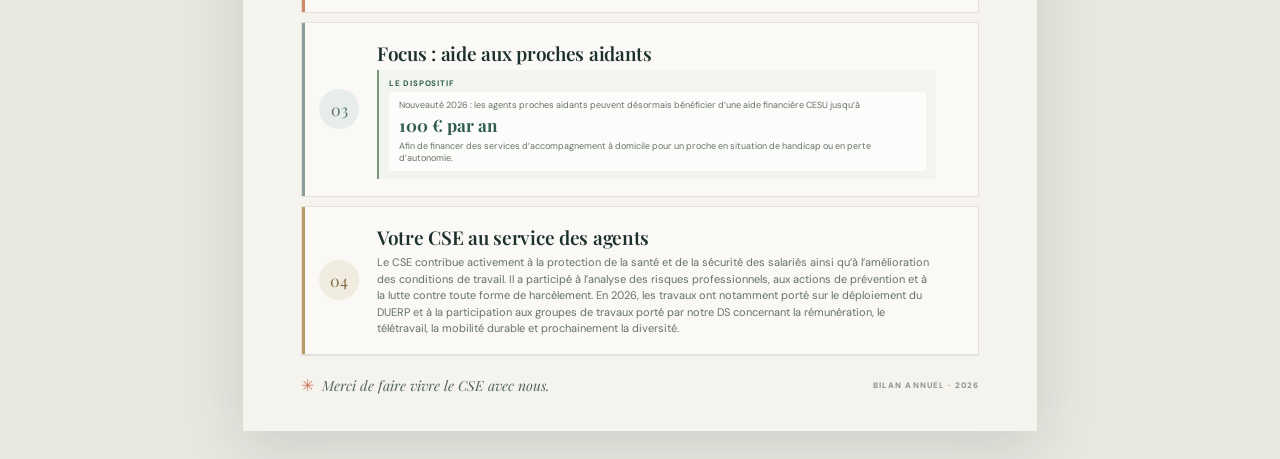
==== commit ece00282: "modified:   index.html" ====
--- a/index.html
+++ b/index.html
@@ -136,7 +136,7 @@
                     <div class="story-number">04</div>
                     <div class="story-content">
                         <h3>Votre CSE au service des agents</h3>
-                        <p class="other-points-text">Le CSE contribue activement à la protection de la santé et de la sécurité des salariés ainsi qu’à l’amélioration des conditions de travail. Il a participé à l’analyse des risques professionnels, aux actions de prévention et à la lutte contre toute forme de harcèlement. En 2026, les travaux ont notamment porté sur le déploiement du DUERP et à la participation aux groupes de travaux porté par notre DS concernant la rémunération, le télétravail, la mobilité durable et prochainement diversité.</p>
+                        <p class="other-points-text">Le CSE contribue activement à la protection de la santé et de la sécurité des salariés ainsi qu’à l’amélioration des conditions de travail. Il a participé à l’analyse des risques professionnels, aux actions de prévention et à la lutte contre toute forme de harcèlement. En 2026, les travaux ont notamment porté sur le déploiement du DUERP et à la participation aux groupes de travaux porté par notre DS concernant la rémunération, le télétravail, la mobilité durable et prochainement la diversité.</p>
                     </div>
                 </article>
             </div>
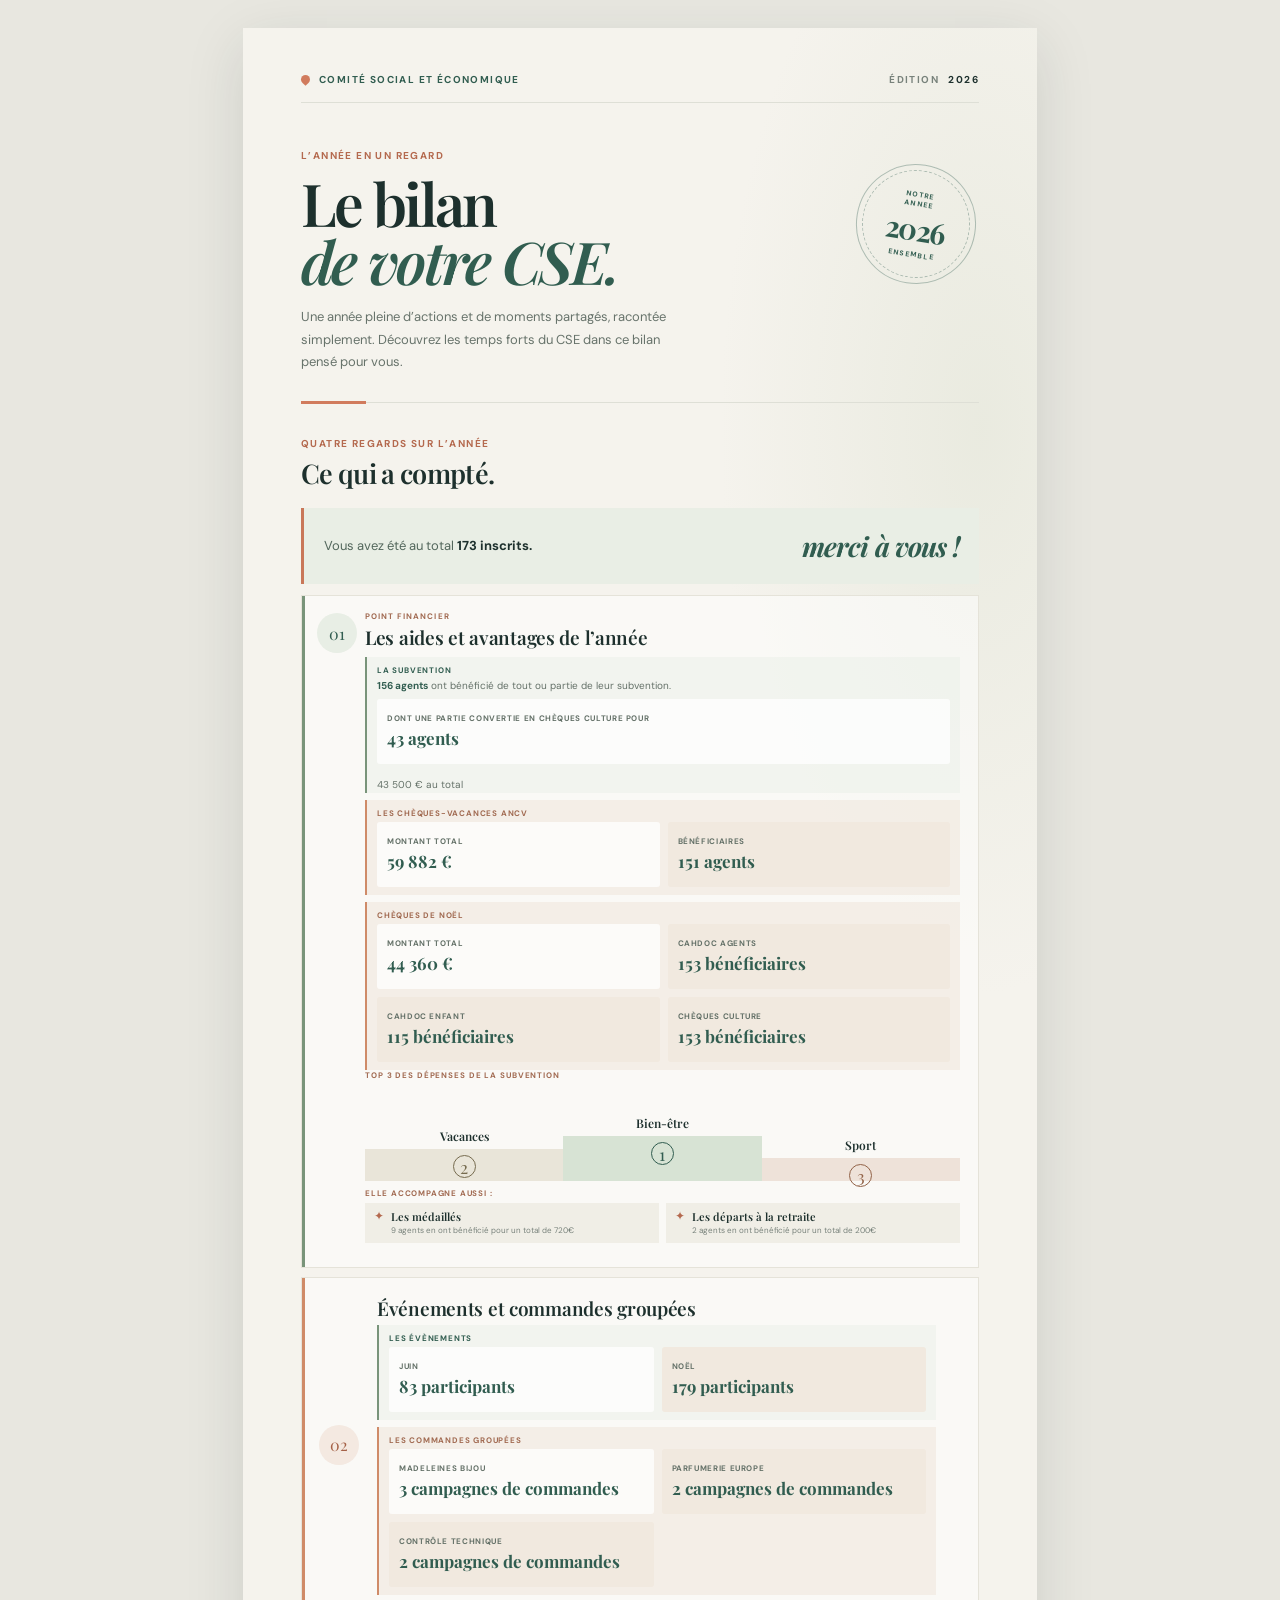
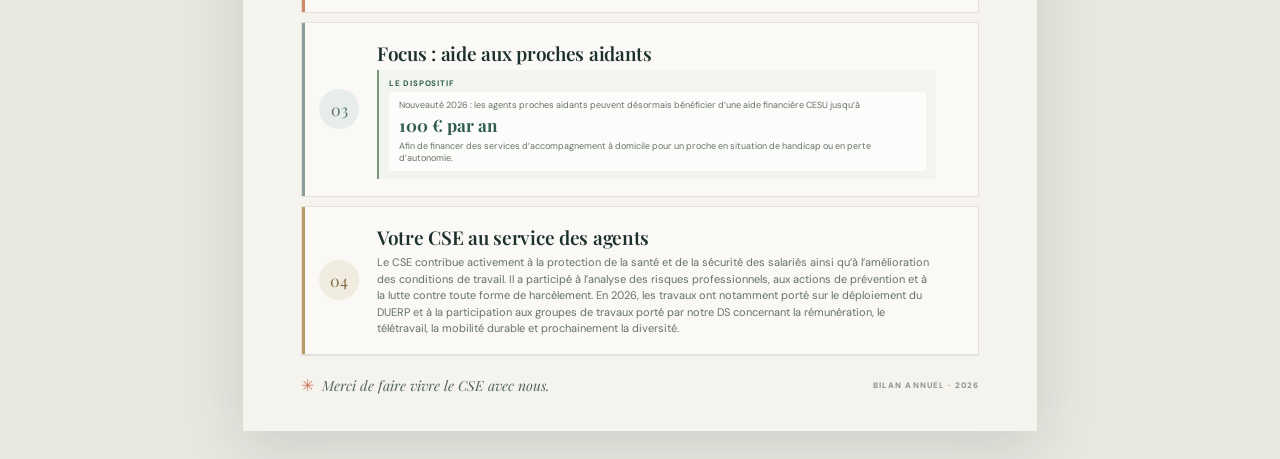
==== commit 0c12fd52: "modified:   index.html" ====
--- a/index.html
+++ b/index.html
@@ -113,9 +113,9 @@
                         <div class="financial-topic ancv-topic">
                             <p class="financial-topic-title">Les commandes groupées</p>
                             <div class="financial-summary">
-                                <p><span>Madeleines Bijou</span><strong>3 commandes</strong></p>
-                                <p><span>Parfumerie Europe</span><strong>2 commandes</strong></p>
-                                <p><span>Contrôle technique</span><strong>2 commandes</strong></p>
+                                <p><span>Madeleines Bijou</span><strong>3 campagnes de commandes</strong></p>
+                                <p><span>Parfumerie Europe</span><strong>2 campagnes de commandes</strong></p>
+                                <p><span>Contrôle technique</span><strong>2 campagnes de commandes</strong></p>
                             </div>
                         </div>
                     </div>
